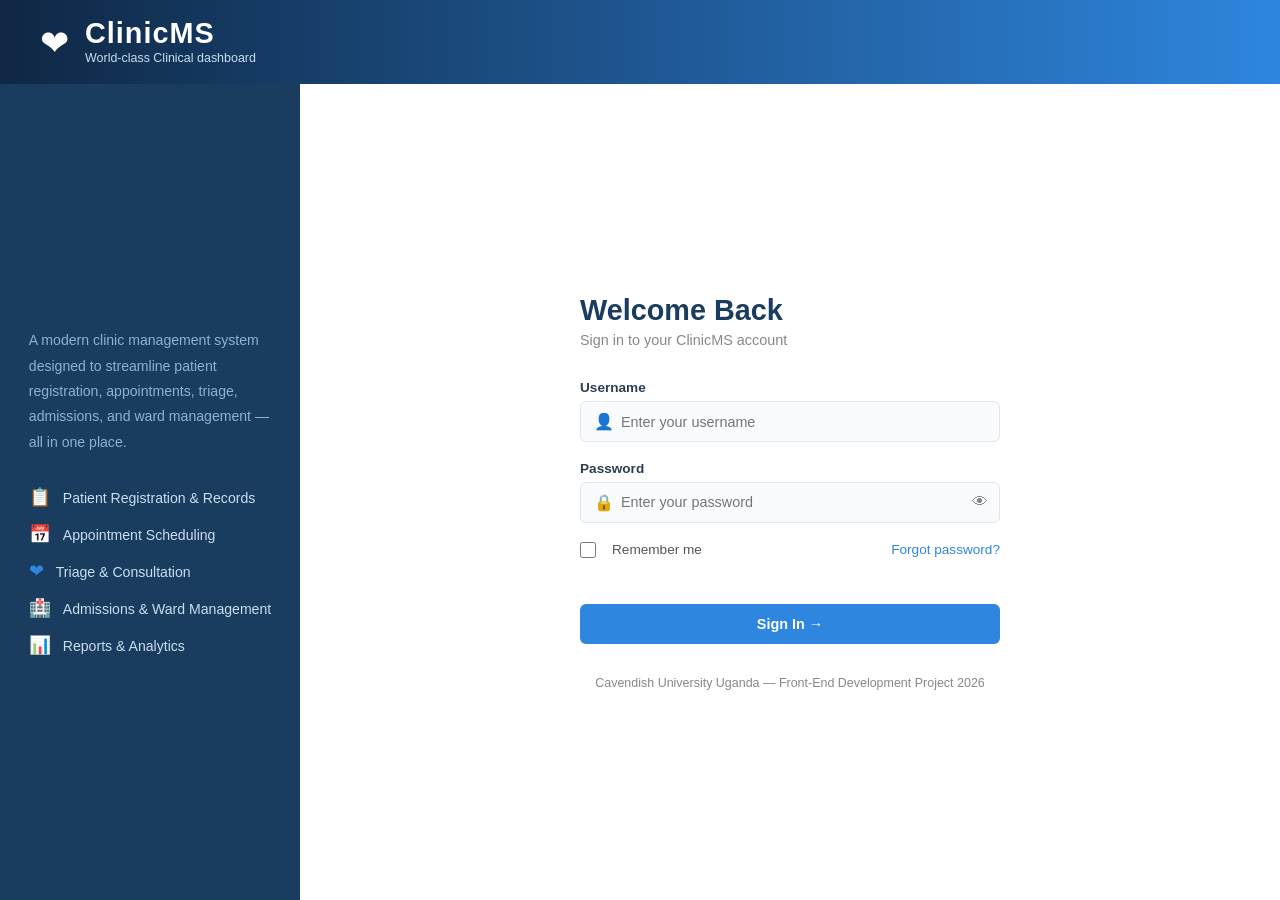
==== HTML/index.html @ 2f2a15a9 "Add login page - index.html" ====
<!DOCTYPE html>
<html lang="en">
<head>
  <meta charset="UTF-8" />
  <meta name="viewport" content="width=device-width, initial-scale=1.0" />
  <title>ClinicMS – Login</title>
  <link rel="stylesheet" href="../CSS/general.css" />
</head>
<body class="login-page">

  <!-- FULL WIDTH HEADER -->
  <header class="login-header">
    <div class="login-header-content">
      <span class="login-header-icon">&#10084;</span>
      <div>
        <h1 class="login-header-brand">ClinicMS</h1>
        <p class="login-header-sub">World-class Clinical dashboard</p>
      </div>
    </div>
    
  </header>

  <!-- BELOW HEADER: LEFT PANEL + FORM -->
  <div class="login-wrapper">

    <!-- Left Panel: Smaller -->
    <div class="login-brand-panel">
      <div class="brand-content">

        <p class="brand-description">
          A modern clinic management system designed to streamline
          patient registration, appointments, triage, admissions,
          and ward management — all in one place.
        </p>

        <ul class="brand-features">
          <li>
            <span class="feature-icon">&#128203;</span>
            Patient Registration & Records
          </li>
          <li>
            <span class="feature-icon">&#128197;</span>
            Appointment Scheduling
          </li>
          <li>
            <span class="feature-icon">&#10084;</span>
            Triage & Consultation
          </li>
          <li>
            <span class="feature-icon">&#127973;</span>
            Admissions & Ward Management
          </li>
          <li>
            <span class="feature-icon">&#128202;</span>
            Reports & Analytics
          </li>
        </ul>

      </div>
    </div>

    <!-- Right Panel: Login Form -->
    <div class="login-form-panel">
      <div class="login-form-wrapper">

        <div class="login-form-header">
          <h2 class="login-title">Welcome Back</h2>
          <p class="login-subtitle">Sign in to your ClinicMS account</p>
        </div>

        <form class="login-form" id="loginForm" action="dashboard.html">

          <div class="form-group">
            <label for="username" class="form-label">Username</label>
            <div class="input-wrapper">
              <span class="input-icon">&#128100;</span>
              <input
                type="text"
                id="username"
                name="username"
                class="form-input"
                placeholder="Enter your username"
                required
              />
            </div>
          </div>

          <div class="form-group">
            <label for="password" class="form-label">Password</label>
            <div class="input-wrapper">
              <span class="input-icon">&#128274;</span>
              <input
                type="password"
                id="password"
                name="password"
                class="form-input"
                placeholder="Enter your password"
                required
              />
              <button type="button" class="toggle-password" id="togglePassword">
                &#128065;
              </button>
            </div>
          </div>

          <div class="form-group form-group--inline">
            <label class="checkbox-label">
              <input type="checkbox" id="rememberMe" class="checkbox-input" />
              <span class="checkbox-custom"></span>
              Remember me
            </label>
            <a href="#" class="forgot-link">Forgot password?</a>
          </div>

          <div class="form-error" id="loginError"></div>

          <button type="submit" class="btn btn--primary btn--full" id="loginBtn">
            Sign In &#8594;
          </button>

        </form>

        <p class="login-footer-note">
          Cavendish University Uganda &mdash; Front-End Development Project 2026
        </p>

      </div>
    </div>

  </div>

  <script src="js/main.js"></script>
</body>
</html>
---- CSS/general.css ----
/* ═══════════════════════════════════════════════
   CLINICMS - STYLESHEET
   Author: Nassejje Racheal | 237-415
   Cavendish University Uganda 2026
════════════════════════════════════════════════ */

/* ─── CSS VARIABLES ─────────────────────────── */
:root {
  --sidebar-bg:       #1a3c5e;
  --sidebar-text:     #ffffff;
  --sidebar-hover:    #2e86de;
  --sidebar-active:   #2e86de;
  --sidebar-width:    240px;

  --accent:           #2e86de;
  --accent-dark:      #1a5fa8;
  --accent-light:     #ebf5ff;

  --main-bg:          #f4f7fb;
  --card-bg:          #ffffff;
  --topbar-bg:        #ffffff;

  --text-dark:        #2c3e50;
  --text-mid:         #555555;
  --text-light:       #888888;

  --border:           #e0e7ef;
  --shadow:           0 2px 12px rgba(0,0,0,0.08);
  --shadow-hover:     0 6px 24px rgba(46,134,222,0.15);
  --radius:           10px;
  --radius-sm:        6px;

  --red:              #e74c3c;
  --orange:           #e67e22;
  --green:            #27ae60;
  --purple:           #8e44ad;
  --teal:             #16a085;
  --yellow:           #f39c12;
  --pink:             #e91e8c;
  --gray:             #95a5a6;

  --font:             'Segoe UI', Arial, sans-serif;
  --transition:       all 0.25s ease;
}

/* ─── RESET ──────────────────────────────────── */
*, *::before, *::after {
  margin: 0;
  padding: 0;
  box-sizing: border-box;
}

html {
  font-size: 16px;
  scroll-behavior: smooth;
}

body {
  font-family: var(--font);
  color: var(--text-dark);
  background: var(--main-bg);
  min-height: 100vh;
}

a {
  text-decoration: none;
  color: inherit;
}

ul {
  list-style: none;
}

input, select, textarea, button {
  font-family: var(--font);
  font-size: 0.9rem;
}

img {
  max-width: 100%;
  display: block;
}

/* ─── SCROLLBAR ───────────────────────────────── */
::-webkit-scrollbar {
  width: 6px;
}
::-webkit-scrollbar-track {
  background: var(--main-bg);
}
::-webkit-scrollbar-thumb {
  background: var(--accent);
  border-radius: 10px;
}

/* ════════════════════════════════════════════════
   LOGIN PAGE
════════════════════════════════════════════════ */
.login-page {
  display: flex;
  flex-direction: column;
  min-height: 100vh;
  background: var(--main-bg);
}

/* ── Full Width Header ── */
.login-header {
  width: 100%;
  background: linear-gradient(90deg, #0f2744 0%, #2e86de 100%);
  padding: 1.2rem 2.5rem;
  display: flex;
  align-items: center;
  box-shadow: 0 3px 15px rgba(0,0,0,0.3);
}

.login-header-content {
  display: flex;
  align-items: center;
  gap: 1rem;
}

.login-header-icon {
  font-size: 2.2rem;
  color: #ffffff;
}

.login-header-brand {
  font-size: 1.8rem;
  font-weight: 800;
  color: #ffffff;
  letter-spacing: 1px;
  line-height: 1;
}

.login-header-sub {
  font-size: 0.78rem;
  color: #c8dff0;
  margin-top: 0.2rem;
}

/* ── Wrapper below header ── */
.login-wrapper {
  display: flex;
  flex: 1;
}

/* ── Left Panel ── */
.login-brand-panel {
  width: 300px;
  flex-shrink: 0;
  background: #1a3c5e;
  display: flex;
  align-items: center;
  justify-content: center;
  padding: 2.5rem 1.8rem;
}

.brand-content {
  max-width: 260px;
}

.brand-description {
  font-size: 0.88rem;
  color: #8ab4d4;
  line-height: 1.8;
  margin-bottom: 2rem;
}

.brand-features {
  display: flex;
  flex-direction: column;
  gap: 1rem;
}

.brand-features li {
  display: flex;
  align-items: center;
  gap: 0.75rem;
  color: #c8dff0;
  font-size: 0.88rem;
}

.feature-icon {
  font-size: 1.1rem;
  color: #2e86de;
}

/* ── Right Panel ── */
.login-form-panel {
  flex: 1;
  display: flex;
  align-items: center;
  justify-content: center;
  padding: 2.5rem;
  background: #ffffff;
}

.login-form-wrapper {
  width: 100%;
  max-width: 400px;
}

.login-form-header {
  margin-bottom: 2rem;
}

.login-title {
  font-size: 1.8rem;
  font-weight: 700;
  color: #1a3c5e;
  margin-bottom: 0.3rem;
}

.login-subtitle {
  font-size: 0.9rem;
  color: #888888;
}

.login-footer-note {
  text-align: center;
  font-size: 0.75rem;
  color: #aaaaaa;
  margin-top: 2rem;
}

/* Responsive */
@media (max-width: 768px) {
  .login-brand-panel {
    display: none;
  }
}
/* Right Panel */
.login-form-panel {
  flex: 1;
  display: flex;
  align-items: center;
  justify-content: center;
  padding: 3rem 2.5rem;
  background: #ffffff;
}

.login-form-wrapper {
  width: 100%;
  max-width: 420px;
}

.login-form-header {
  margin-bottom: 2rem;
}

.login-title {
  font-size: 1.8rem;
  font-weight: 700;
  color: var(--sidebar-bg);
  margin-bottom: 0.3rem;
}

.login-subtitle {
  font-size: 0.9rem;
  color: var(--text-light);
}

/* Form Groups */
.form-group {
  margin-bottom: 1.2rem;
}

.form-label {
  display: block;
  font-size: 0.85rem;
  font-weight: 600;
  color: var(--text-dark);
  margin-bottom: 0.4rem;
}

.input-wrapper {
  position: relative;
  display: flex;
  align-items: center;
}

.input-icon {
  position: absolute;
  left: 0.85rem;
  font-size: 1rem;
  color: var(--text-light);
  pointer-events: none;
}

.form-input {
  width: 100%;
  padding: 0.7rem 1rem 0.7rem 2.5rem;
  border: 1.5px solid var(--border);
  border-radius: var(--radius-sm);
  font-size: 0.9rem;
  color: var(--text-dark);
  background: #f9fbfd;
  transition: var(--transition);
  outline: none;
}

.form-input:focus {
  border-color: var(--accent);
  background: #ffffff;
  box-shadow: 0 0 0 3px rgba(46,134,222,0.1);
}

.form-select {
  width: 100%;
  padding: 0.7rem 1rem;
  border: 1.5px solid var(--border);
  border-radius: var(--radius-sm);
  font-size: 0.9rem;
  color: var(--text-dark);
  background: #f9fbfd;
  transition: var(--transition);
  outline: none;
  cursor: pointer;
}

.form-select:focus {
  border-color: var(--accent);
  background: #ffffff;
  box-shadow: 0 0 0 3px rgba(46,134,222,0.1);
}

.form-textarea {
  padding: 0.7rem 1rem;
  resize: vertical;
  min-height: 80px;
}

.toggle-password {
  position: absolute;
  right: 0.75rem;
  background: none;
  border: none;
  cursor: pointer;
  font-size: 1rem;
  color: var(--text-light);
  padding: 0;
}

.toggle-password:hover {
  color: var(--accent);
}

/* Inline form group (checkbox + forgot) */
.form-group--inline {
  display: flex;
  align-items: center;
  justify-content: space-between;
}

.checkbox-label {
  display: flex;
  align-items: center;
  gap: 0.5rem;
  font-size: 0.85rem;
  color: var(--text-mid);
  cursor: pointer;
}

.checkbox-input {
  width: 16px;
  height: 16px;
  accent-color: var(--accent);
  cursor: pointer;
}

.forgot-link {
  font-size: 0.85rem;
  color: var(--accent);
  font-weight: 500;
  transition: var(--transition);
}

.forgot-link:hover {
  color: var(--accent-dark);
  text-decoration: underline;
}

.form-error {
  color: var(--red);
  font-size: 0.85rem;
  margin-bottom: 0.5rem;
  min-height: 1.2rem;
}

/* Buttons */
.btn {
  display: inline-flex;
  align-items: center;
  justify-content: center;
  gap: 0.5rem;
  padding: 0.75rem 1.5rem;
  border-radius: var(--radius-sm);
  font-size: 0.9rem;
  font-weight: 600;
  cursor: pointer;
  border: none;
  transition: var(--transition);
}

.btn--primary {
  background: var(--accent);
  color: #ffffff;
}

.btn--primary:hover {
  background: var(--accent-dark);
  box-shadow: var(--shadow-hover);
  transform: translateY(-1px);
}

.btn--secondary {
  background: #f0f4f8;
  color: var(--text-mid);
  border: 1.5px solid var(--border);
}

.btn--secondary:hover {
  background: #e0e7ef;
}

.btn--full {
  width: 100%;
}

.login-footer-note {
  text-align: center;
  font-size: 0.78rem;
  color: var(--text-light);
  margin-top: 2rem;
}
/* ════════════════════════════════════════════════
   APP LAYOUT (All pages except login)
════════════════════════════════════════════════ */
.app-layout {
  display: flex;
  min-height: 100vh;
}

.main-content {
  flex: 1;
  margin-left: var(--sidebar-width);
  display: flex;
  flex-direction: column;
  min-height: 100vh;
  background: var(--main-bg);
}

/* ════════════════════════════════════════════════
   SIDEBAR
════════════════════════════════════════════════ */
.sidebar {
  width: var(--sidebar-width);
  background: var(--sidebar-bg);
  position: fixed;
  top: 0;
  left: 0;
  height: 100vh;
  display: flex;
  flex-direction: column;
  z-index: 100;
  overflow-y: auto;
  transition: var(--transition);
}

/* Sidebar Header */
.sidebar-header {
  padding: 1.2rem 1rem;
  border-bottom: 1px solid rgba(255,255,255,0.08);
}

.sidebar-logo {
  display: flex;
  align-items: center;
  gap: 0.6rem;
}

.sidebar-logo-icon {
  font-size: 1.6rem;
  color: var(--accent);
}

.sidebar-logo-text {
  display: flex;
  flex-direction: column;
}

.sidebar-brand {
  font-size: 1.1rem;
  font-weight: 800;
  color: #ffffff;
  letter-spacing: 0.5px;
}

.sidebar-brand-sub {
  font-size: 0.65rem;
  color: #7aafd4;
  font-style: italic;
}

/* Sidebar Profile */
.sidebar-profile {
  display: flex;
  align-items: center;
  gap: 0.6rem;
  padding: 1rem;
  border-bottom: 1px solid rgba(255,255,255,0.08);
  background: rgba(0,0,0,0.1);
}

.profile-avatar {
  font-size: 1.6rem;
  background: var(--accent);
  width: 38px;
  height: 38px;
  border-radius: 50%;
  display: flex;
  align-items: center;
  justify-content: center;
  flex-shrink: 0;
}

.profile-info {
  display: flex;
  flex-direction: column;
}

.profile-name {
  font-size: 0.8rem;
  font-weight: 700;
  color: #ffffff;
}

.profile-role {
  font-size: 0.7rem;
  color: #7aafd4;
}

/* Sidebar Nav */
.sidebar-nav {
  flex: 1;
  padding: 0.75rem 0;
}

.nav-list {
  display: flex;
  flex-direction: column;
  gap: 0.15rem;
}

.nav-item {
  padding: 0 0.6rem;
}

.nav-link {
  display: flex;
  align-items: center;
  gap: 0.75rem;
  padding: 0.65rem 0.85rem;
  border-radius: var(--radius-sm);
  color: #a8c8e8;
  font-size: 0.88rem;
  font-weight: 500;
  transition: var(--transition);
  cursor: pointer;
}

.nav-link:hover {
  background: rgba(46,134,222,0.2);
  color: #ffffff;
}

.nav-item.active .nav-link {
  background: var(--accent);
  color: #ffffff;
  font-weight: 600;
  box-shadow: 0 2px 8px rgba(46,134,222,0.4);
}

.nav-icon {
  font-size: 1.1rem;
  width: 20px;
  text-align: center;
  flex-shrink: 0;
}

.nav-label {
  white-space: nowrap;
}

/* Sidebar Footer */
.sidebar-footer {
  padding: 0.75rem;
  border-top: 1px solid rgba(255,255,255,0.08);
}

.nav-link--logout {
  color: #ff8a8a;
}

.nav-link--logout:hover {
  background: rgba(231,76,60,0.2);
  color: #ff6b6b;
}

/* ════════════════════════════════════════════════
   TOPBAR
════════════════════════════════════════════════ */
.topbar {
  display: flex;
  align-items: center;
  justify-content: space-between;
  padding: 0.85rem 1.5rem;
  background: var(--topbar-bg);
  border-bottom: 1px solid var(--border);
  box-shadow: var(--shadow);
  position: sticky;
  top: 0;
  z-index: 50;
}

.topbar-left {
  display: flex;
  flex-direction: column;
}

.topbar-title {
  font-size: 1.1rem;
  font-weight: 700;
  color: var(--sidebar-bg);
}

.topbar-subtitle {
  font-size: 0.75rem;
  color: var(--text-light);
}

.topbar-right {
  display: flex;
  align-items: center;
  gap: 0.6rem;
}

.topbar-btn {
  display: inline-flex;
  align-items: center;
  gap: 0.4rem;
  padding: 0.45rem 0.9rem;
  border-radius: var(--radius-sm);
  font-size: 0.8rem;
  font-weight: 600;
  color: var(--text-mid);
  background: #f0f4f8;
  border: 1.5px solid var(--border);
  transition: var(--transition);
  cursor: pointer;
}

.topbar-btn:hover {
  background: var(--accent-light);
  color: var(--accent);
  border-color: var(--accent);
}

.topbar-btn--active {
  background: var(--accent);
  color: #ffffff;
  border-color: var(--accent);
}

.topbar-btn--active:hover {
  background: var(--accent-dark);
  color: #ffffff;
}

.topbar-user {
  display: flex;
  align-items: center;
  gap: 0.4rem;
  padding: 0.45rem 0.9rem;
  border-radius: var(--radius-sm);
  font-size: 0.8rem;
  color: var(--text-mid);
  background: #f0f4f8;
  border: 1.5px solid var(--border);
}

/* ════════════════════════════════════════════════
   PAGE BODY
════════════════════════════════════════════════ */
.page-body {
  padding: 1.5rem;
  flex: 1;
  display: flex;
  flex-direction: column;
  gap: 1.5rem;
}

/* ════════════════════════════════════════════════
   PAGE BANNER
════════════════════════════════════════════════ */
.page-banner,
.dashboard-banner {
  background: linear-gradient(135deg, var(--sidebar-bg) 0%, var(--accent) 100%);
  border-radius: var(--radius);
  padding: 1.2rem 1.5rem;
  display: flex;
  align-items: center;
  justify-content: space-between;
  flex-wrap: wrap;
  gap: 1rem;
  box-shadow: var(--shadow);
}

.banner-title {
  font-size: 1.15rem;
  font-weight: 700;
  color: #ffffff;
  margin-bottom: 0.25rem;
}

.banner-subtitle {
  font-size: 0.82rem;
  color: #c8dff0;
}

.banner-badges {
  display: flex;
  align-items: center;
  gap: 0.5rem;
  flex-wrap: wrap;
}

/* Badges */
.badge {
  padding: 0.3rem 0.75rem;
  border-radius: 20px;
  font-size: 0.75rem;
  font-weight: 600;
}

.badge--blue {
  background: rgba(46,134,222,0.3);
  color: #ffffff;
  border: 1px solid rgba(255,255,255,0.2);
}

.badge--green {
  background: rgba(39,174,96,0.3);
  color: #ffffff;
  border: 1px solid rgba(255,255,255,0.2);
}

.badge--gray {
  background: rgba(255,255,255,0.15);
  color: #ffffff;
  border: 1px solid rgba(255,255,255,0.2);
}

.badge--red {
  background: rgba(231,76,60,0.3);
  color: #ffffff;
  border: 1px solid rgba(255,255,255,0.2);
}

.badge--orange {
  background: rgba(230,126,34,0.3);
  color: #ffffff;
  border: 1px solid rgba(255,255,255,0.2);
}
/* ════════════════════════════════════════════════
   DASHBOARD MODULES
════════════════════════════════════════════════ */
.modules-section {
  background: var(--card-bg);
  border-radius: var(--radius);
  padding: 1.5rem;
  box-shadow: var(--shadow);
}

.modules-header {
  margin-bottom: 1.2rem;
}

.modules-title {
  font-size: 1rem;
  font-weight: 700;
  color: var(--text-dark);
  margin-bottom: 0.2rem;
}

.modules-subtitle {
  font-size: 0.8rem;
  color: var(--text-light);
}

/* Modules Grid */
.modules-grid {
  display: grid;
  grid-template-columns: repeat(4, 1fr);
  gap: 1rem;
}

/* Module Card */
.module-card {
  display: flex;
  flex-direction: column;
  align-items: center;
  justify-content: center;
  gap: 0.6rem;
  padding: 1.2rem 0.75rem;
  border-radius: var(--radius);
  background: #f8fbff;
  border: 1.5px solid var(--border);
  cursor: pointer;
  transition: var(--transition);
  text-decoration: none;
}

.module-card:hover {
  border-color: var(--accent);
  box-shadow: var(--shadow-hover);
  transform: translateY(-3px);
  background: var(--accent-light);
}

.module-card--disabled {
  opacity: 0.45;
  cursor: not-allowed;
  pointer-events: none;
}

.module-icon {
  width: 52px;
  height: 52px;
  border-radius: 12px;
  display: flex;
  align-items: center;
  justify-content: center;
  font-size: 1.5rem;
}

.module-icon--blue   { background: #dbeafe; color: #2563eb; }
.module-icon--green  { background: #dcfce7; color: #16a34a; }
.module-icon--red    { background: #fee2e2; color: #dc2626; }
.module-icon--purple { background: #f3e8ff; color: #9333ea; }
.module-icon--orange { background: #ffedd5; color: #ea580c; }
.module-icon--teal   { background: #ccfbf1; color: #0d9488; }
.module-icon--yellow { background: #fef9c3; color: #ca8a04; }
.module-icon--gray   { background: #f3f4f6; color: #6b7280; }
.module-icon--pink   { background: #fce7f3; color: #db2777; }

.module-label {
  font-size: 0.8rem;
  font-weight: 600;
  color: var(--text-dark);
  text-align: center;
}

/* ════════════════════════════════════════════════
   STATS ROW
════════════════════════════════════════════════ */
.stats-row {
  display: grid;
  grid-template-columns: repeat(4, 1fr);
  gap: 1rem;
}

.stat-card {
  background: var(--card-bg);
  border-radius: var(--radius);
  padding: 1.1rem 1.2rem;
  display: flex;
  align-items: center;
  gap: 1rem;
  box-shadow: var(--shadow);
  border-left: 4px solid transparent;
  transition: var(--transition);
}

.stat-card:hover {
  transform: translateY(-2px);
  box-shadow: var(--shadow-hover);
}

.stat-card--blue   { border-left-color: var(--accent); }
.stat-card--green  { border-left-color: var(--green); }
.stat-card--orange { border-left-color: var(--orange); }
.stat-card--red    { border-left-color: var(--red); }

.stat-icon {
  font-size: 1.8rem;
  flex-shrink: 0;
}

.stat-info {
  display: flex;
  flex-direction: column;
}

.stat-number {
  font-size: 1.6rem;
  font-weight: 800;
  color: var(--text-dark);
  line-height: 1;
}

.stat-label {
  font-size: 0.75rem;
  color: var(--text-light);
  margin-top: 0.2rem;
}

/* ════════════════════════════════════════════════
   FORM CARD
════════════════════════════════════════════════ */
.form-card {
  background: var(--card-bg);
  border-radius: var(--radius);
  box-shadow: var(--shadow);
  overflow: hidden;
}

.form-card-header {
  padding: 1rem 1.5rem;
  border-bottom: 1px solid var(--border);
  background: var(--accent-light);
}

.form-card-title {
  font-size: 0.95rem;
  font-weight: 700;
  color: var(--sidebar-bg);
}

.registration-form {
  padding: 1.5rem;
}

/* 3 Column Grid */
.form-grid-3 {
  display: grid;
  grid-template-columns: repeat(3, 1fr);
  gap: 1.5rem;
  margin-bottom: 1.2rem;
}

.form-column {
  display: flex;
  flex-direction: column;
  gap: 0.2rem;
}

/* Override input padding for app forms (no icon) */
.registration-form .form-input,
.registration-form .form-select {
  padding: 0.65rem 0.85rem;
}

/* Form Actions */
.form-actions {
  display: flex;
  justify-content: flex-end;
  gap: 0.75rem;
  padding-top: 1rem;
  border-top: 1px solid var(--border);
}

/* ════════════════════════════════════════════════
   TABLE CARD
════════════════════════════════════════════════ */
.table-card {
  background: var(--card-bg);
  border-radius: var(--radius);
  box-shadow: var(--shadow);
  overflow: hidden;
}

.table-card-header {
  display: flex;
  align-items: center;
  justify-content: space-between;
  padding: 1rem 1.5rem;
  border-bottom: 1px solid var(--border);
  background: var(--accent-light);
}

.table-card-title {
  font-size: 0.95rem;
  font-weight: 700;
  color: var(--sidebar-bg);
}

.table-search {
  padding: 0.5rem 0.85rem;
  border: 1.5px solid var(--border);
  border-radius: var(--radius-sm);
  font-size: 0.85rem;
  outline: none;
  width: 220px;
  transition: var(--transition);
}

.table-search:focus {
  border-color: var(--accent);
  box-shadow: 0 0 0 3px rgba(46,134,222,0.1);
}

.table-wrapper {
  overflow-x: auto;
}

.data-table {
  width: 100%;
  border-collapse: collapse;
  font-size: 0.85rem;
}

.data-table thead {
  background: var(--sidebar-bg);
  color: #ffffff;
}

.data-table thead th {
  padding: 0.75rem 1rem;
  text-align: left;
  font-weight: 600;
  font-size: 0.8rem;
  white-space: nowrap;
}

.data-table tbody tr {
  border-bottom: 1px solid var(--border);
  transition: var(--transition);
}

.data-table tbody tr:hover {
  background: var(--accent-light);
}

.data-table tbody td {
  padding: 0.75rem 1rem;
  color: var(--text-dark);
  white-space: nowrap;
}

.table-empty-row td {
  text-align: center;
  color: var(--text-light);
  padding: 2rem;
  font-style: italic;
}

/* Status Badges in Tables */
.status-badge {
  padding: 0.25rem 0.65rem;
  border-radius: 20px;
  font-size: 0.75rem;
  font-weight: 600;
  display: inline-block;
}

.status-badge--green  { background: #dcfce7; color: #16a34a; }
.status-badge--red    { background: #fee2e2; color: #dc2626; }
.status-badge--orange { background: #ffedd5; color: #ea580c; }
.status-badge--blue   { background: #dbeafe; color: #2563eb; }
.status-badge--gray   { background: #f3f4f6; color: #6b7280; }

/* Action Buttons in Tables */
.action-btn {
  padding: 0.3rem 0.65rem;
  border-radius: var(--radius-sm);
  font-size: 0.75rem;
  font-weight: 600;
  cursor: pointer;
  border: none;
  transition: var(--transition);
}

.action-btn--red {
  background: #fee2e2;
  color: #dc2626;
}

.action-btn--red:hover {
  background: #dc2626;
  color: #ffffff;
}

.action-btn--blue {
  background: #dbeafe;
  color: #2563eb;
}

.action-btn--blue:hover {
  background: #2563eb;
  color: #ffffff;
}

/* ════════════════════════════════════════════════
   WARD TABS
════════════════════════════════════════════════ */
.ward-tabs {
  display: flex;
  gap: 0.5rem;
  flex-wrap: wrap;
}

.ward-tab {
  padding: 0.5rem 1rem;
  border-radius: 20px;
  font-size: 0.82rem;
  font-weight: 600;
  cursor: pointer;
  border: 1.5px solid var(--border);
  background: var(--card-bg);
  color: var(--text-mid);
  transition: var(--transition);
}

.ward-tab:hover {
  border-color: var(--accent);
  color: var(--accent);
}

.ward-tab.active {
  background: var(--accent);
  color: #ffffff;
  border-color: var(--accent);
}

/* ════════════════════════════════════════════════
   REPORTS - CHARTS
════════════════════════════════════════════════ */
.charts-row {
  display: grid;
  grid-template-columns: repeat(2, 1fr);
  gap: 1.5rem;
}

.chart-card {
  background: var(--card-bg);
  border-radius: var(--radius);
  box-shadow: var(--shadow);
  overflow: hidden;
}

.chart-card--full {
  grid-column: 1 / -1;
}

.chart-card-header {
  display: flex;
  align-items: center;
  justify-content: space-between;
  padding: 1rem 1.5rem;
  border-bottom: 1px solid var(--border);
  background: var(--accent-light);
}

.chart-title {
  font-size: 0.95rem;
  font-weight: 700;
  color: var(--sidebar-bg);
}

.chart-badge {
  padding: 0.25rem 0.65rem;
  border-radius: 20px;
  font-size: 0.75rem;
  font-weight: 600;
  background: var(--accent);
  color: #ffffff;
}

.chart-wrapper {
  padding: 1.2rem;
  height: 280px;
  position: relative;
}

.chart-wrapper--small {
  height: 260px;
}

/* ════════════════════════════════════════════════
   RESPONSIVE DESIGN
════════════════════════════════════════════════ */

/* Tablet */
@media (max-width: 1024px) {
  .modules-grid {
    grid-template-columns: repeat(3, 1fr);
  }

  .stats-row {
    grid-template-columns: repeat(2, 1fr);
  }

  .charts-row {
    grid-template-columns: 1fr;
  }

  .form-grid-3 {
    grid-template-columns: repeat(2, 1fr);
  }
}

/* Mobile */
@media (max-width: 768px) {
  :root {
    --sidebar-width: 0px;
  }

  .sidebar {
    transform: translateX(-100%);
  }

  .sidebar.open {
    transform: translateX(0);
    width: 240px;
  }

  .main-content {
    margin-left: 0;
  }

  .modules-grid {
    grid-template-columns: repeat(2, 1fr);
  }

  .stats-row {
    grid-template-columns: repeat(2, 1fr);
  }

  .form-grid-3 {
    grid-template-columns: 1fr;
  }

  .topbar {
    flex-direction: column;
    align-items: flex-start;
    gap: 0.75rem;
  }

  .topbar-right {
    flex-wrap: wrap;
  }

  .login-wrapper {
    flex-direction: column;
  }

  .login-brand-panel {
    padding: 2rem 1.5rem;
  }

  .charts-row {
    grid-template-columns: 1fr;
  }

  .table-search {
    width: 100%;
  }

  .table-card-header {
    flex-direction: column;
    align-items: flex-start;
    gap: 0.75rem;
  }
}

/* Small Mobile */
@media (max-width: 480px) {
  .modules-grid {
    grid-template-columns: repeat(2, 1fr);
  }

  .stats-row {
    grid-template-columns: 1fr;
  }

  .page-body {
    padding: 1rem;
  }

  .form-actions {
    flex-direction: column;
  }

  .btn {
    width: 100%;
  }
}
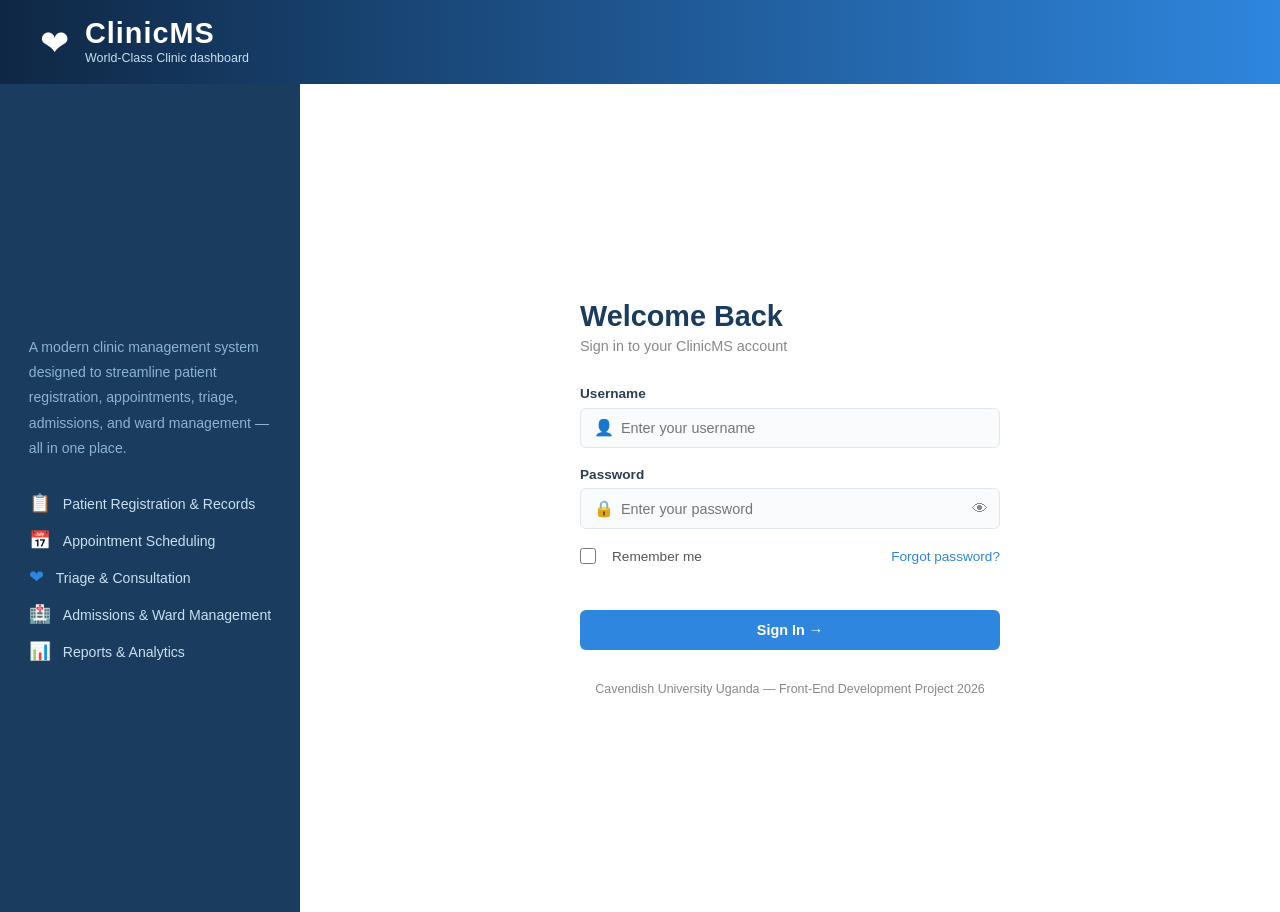
==== commit 0b4014b5: "Add all HTML pages, CSS stylesheet and JS files" ====
--- a/HTML/index.html
+++ b/HTML/index.html
@@ -14,7 +14,7 @@
       <span class="login-header-icon">&#10084;</span>
       <div>
         <h1 class="login-header-brand">ClinicMS</h1>
-        <p class="login-header-sub">World-class Clinical dashboard</p>
+        <p class="login-header-sub">World-Class Clinic dashboard</p>
       </div>
     </div>
     
@@ -129,6 +129,6 @@
 
   </div>
 
-  <script src="js/main.js"></script>
+  <script src="../JAVASCRIPT/main.js"></script>
 </body>
 </html>
--- a/CSS/general.css
+++ b/CSS/general.css
@@ -153,6 +153,7 @@
   align-items: center;
   justify-content: center;
   padding: 2.5rem 1.8rem;
+  min-height: calc(100vh - 72px);
 }
 
 .brand-content {
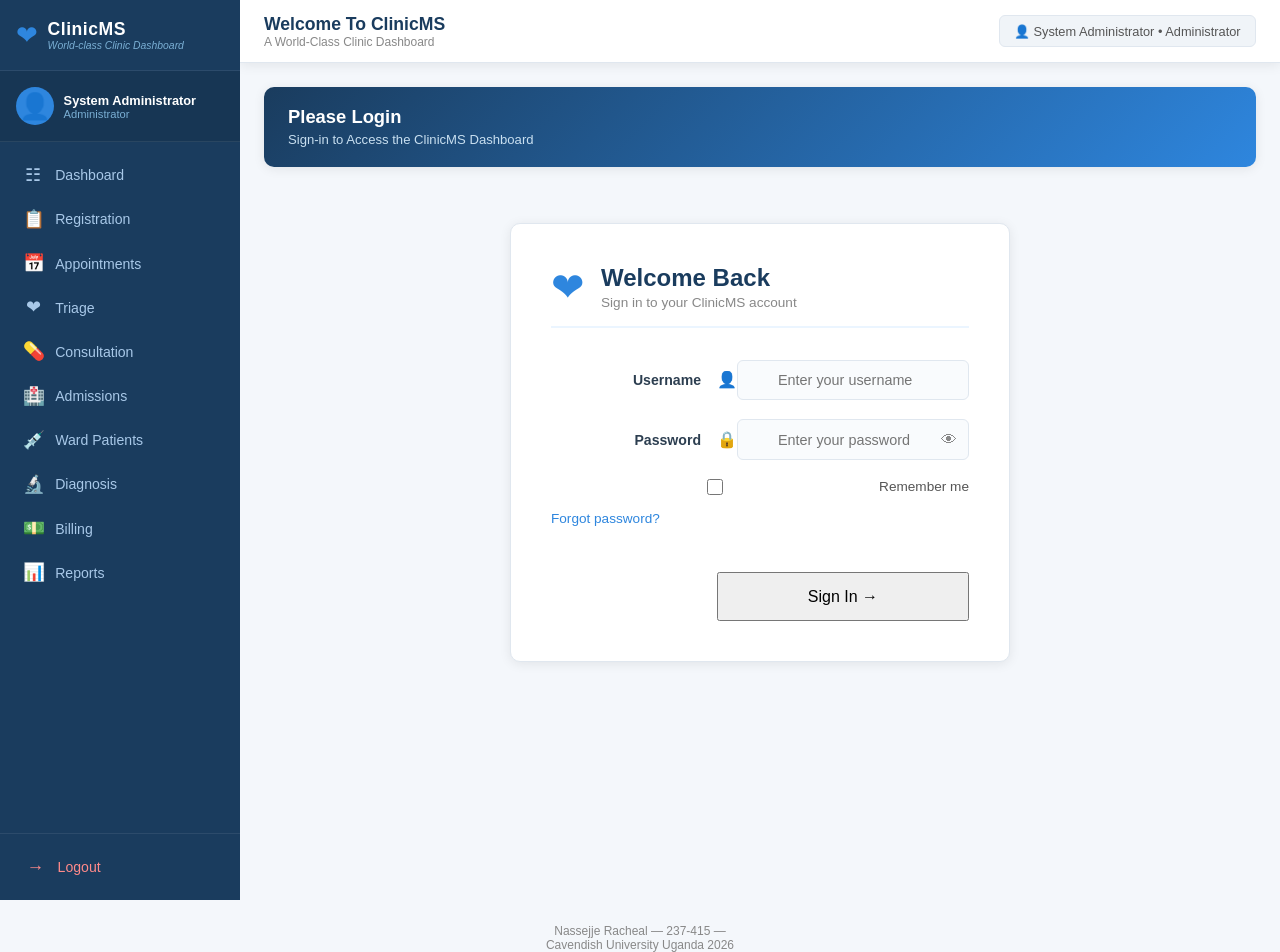
==== commit 053c01d8: "Add Javascript functionality, reports summary, billing, diagnosis and upated login layout" ====
--- a/HTML/index.html
+++ b/HTML/index.html
@@ -6,128 +6,216 @@
   <title>ClinicMS – Login</title>
   <link rel="stylesheet" href="../CSS/general.css" />
 </head>
-<body class="login-page">
-
-  <!-- FULL WIDTH HEADER -->
-  <header class="login-header">
-    <div class="login-header-content">
-      <span class="login-header-icon">&#10084;</span>
-      <div>
-        <h1 class="login-header-brand">ClinicMS</h1>
-        <p class="login-header-sub">World-Class Clinic dashboard</p>
+<body class="app-page">
+
+  <div class="app-layout">
+
+    <!-- SIDEBAR -->
+    <aside class="sidebar" id="sidebar">
+      <div class="sidebar-header">
+        <div class="sidebar-logo">
+          <span class="sidebar-logo-icon">&#10084;</span>
+          <div class="sidebar-logo-text">
+            <span class="sidebar-brand">ClinicMS</span>
+            <span class="sidebar-brand-sub">World-class Clinic Dashboard</span>
+          </div>
+        </div>
       </div>
+
+      <div class="sidebar-profile">
+        <div class="profile-avatar">&#128100;</div>
+        <div class="profile-info">
+          <span class="profile-name">System Administrator</span>
+          <span class="profile-role">Administrator</span>
+        </div>
+      </div>
+
+      <nav class="sidebar-nav">
+        <ul class="nav-list">
+          <li class="nav-item">
+            <a href="../HTML/dashboard.html" class="nav-link">
+              <span class="nav-icon">&#9783;</span>
+              <span class="nav-label">Dashboard</span>
+            </a>
+          </li>
+          <li class="nav-item">
+            <a href="../HTML/registration.html" class="nav-link">
+              <span class="nav-icon">&#128203;</span>
+              <span class="nav-label">Registration</span>
+            </a>
+          </li>
+          <li class="nav-item">
+            <a href="../HTML/appointments.html" class="nav-link">
+              <span class="nav-icon">&#128197;</span>
+              <span class="nav-label">Appointments</span>
+            </a>
+          </li>
+          <li class="nav-item">
+            <a href="../HTML/triage.html" class="nav-link">
+              <span class="nav-icon">&#10084;</span>
+              <span class="nav-label">Triage</span>
+            </a>
+          </li>
+          <li class="nav-item">
+            <a href="../HTML/consultation.html" class="nav-link">
+              <span class="nav-icon">&#128138;</span>
+              <span class="nav-label">Consultation</span>
+            </a>
+          </li>
+          <li class="nav-item">
+            <a href="../HTML/admissions.html" class="nav-link">
+              <span class="nav-icon">&#127973;</span>
+              <span class="nav-label">Admissions</span>
+            </a>
+          </li>
+          <li class="nav-item">
+            <a href="../HTML/ward-patients.html" class="nav-link">
+              <span class="nav-icon">&#128137;</span>
+              <span class="nav-label">Ward Patients</span>
+            </a>
+          </li>
+          <li class="nav-item">
+            <a href="../HTML/diagnosis.html" class="nav-link">
+              <span class="nav-icon">&#128300;</span>
+              <span class="nav-label">Diagnosis</span>
+            </a>
+          </li>
+          <li class="nav-item">
+            <a href="../HTML/billing.html" class="nav-link">
+              <span class="nav-icon">&#128181;</span>
+              <span class="nav-label">Billing</span>
+            </a>
+          </li>
+          <li class="nav-item">
+            <a href="../HTML/reports.html" class="nav-link">
+              <span class="nav-icon">&#128202;</span>
+              <span class="nav-label">Reports</span>
+            </a>
+          </li>
+        </ul>
+      </nav>
+
+      <div class="sidebar-footer">
+        <a href="#" class="nav-link nav-link--logout">
+          <span class="nav-icon">&#8594;</span>
+          <span class="nav-label">Logout</span>
+        </a>
+      </div>
+    </aside>
+
+    <!-- MAIN CONTENT -->
+    <div class="main-content">
+
+      <!-- Top Bar -->
+      <header class="topbar">
+        <div class="topbar-left">
+          <h2 class="topbar-title">Welcome To ClinicMS</h2>
+          <p class="topbar-subtitle">A World-Class Clinic Dashboard</p>
+        </div>
+        <div class="topbar-right">
+          <div class="topbar-user">
+            &#128100; System Administrator &bull; Administrator
+          </div>
+        </div>
+      </header>
+
+      <!-- Page Body -->
+      <main class="page-body">
+
+        <!-- Page Banner -->
+        <section class="page-banner">
+          <div class="banner-left">
+            <h3 class="banner-title">Please Login</h3>
+            <p class="banner-subtitle">Sign-in to Access the ClinicMS Dashboard
+            </p>
+          </div>
+        </section>
+
+        <!-- Login Form Card -->
+        <div class="login-center">
+          <div class="login-card">
+
+            <!-- Card Header -->
+            <div class="login-card-header">
+              <span class="login-card-icon">&#10084;</span>
+              <div>
+                <h2 class="login-card-title">Welcome Back</h2>
+                <p class="login-card-subtitle">
+                  Sign in to your ClinicMS account
+                </p>
+              </div>
+            </div>
+
+            <!-- Login Form -->
+            <form id="loginForm" class="login-form">
+
+              <div class="form-group">
+                <label class="form-label" for="username">Username</label>
+                <div class="input-wrapper">
+                  <span class="input-icon">&#128100;</span>
+                  <input
+                    type="text"
+                    id="username"
+                    name="username"
+                    class="form-input"
+                    placeholder="Enter your username"
+                    required
+                  />
+                </div>
+              </div>
+
+              <div class="form-group">
+                <label class="form-label" for="password">Password</label>
+                <div class="input-wrapper">
+                  <span class="input-icon">&#128274;</span>
+                  <input
+                    type="password"
+                    id="password"
+                    name="password"
+                    class="form-input"
+                    placeholder="Enter your password"
+                    required
+                  />
+                  <button
+                    type="button"
+                    class="toggle-password"
+                    id="togglePassword">
+                    &#128065;
+                  </button>
+                </div>
+              </div>
+
+              <div class="form-group form-group--inline">
+                <label class="checkbox-label">
+                  <input
+                    type="checkbox"
+                    id="rememberMe"
+                    class="checkbox-input"
+                  />
+                  Remember me
+                </label>
+                <a href="#" class="forgot-link">Forgot password?</a>
+              </div>
+
+              <div class="form-error" id="loginError"></div>
+
+              <button type="submit" class="btn btn--primary btn--full">
+                Sign In &#8594;
+              </button>
+
+            </form>
+
+          </div>
+        </div>
+
+      </main>
     </div>
-    
-  </header>
-
-  <!-- BELOW HEADER: LEFT PANEL + FORM -->
-  <div class="login-wrapper">
-
-    <!-- Left Panel: Smaller -->
-    <div class="login-brand-panel">
-      <div class="brand-content">
-
-        <p class="brand-description">
-          A modern clinic management system designed to streamline
-          patient registration, appointments, triage, admissions,
-          and ward management — all in one place.
-        </p>
-
-        <ul class="brand-features">
-          <li>
-            <span class="feature-icon">&#128203;</span>
-            Patient Registration & Records
-          </li>
-          <li>
-            <span class="feature-icon">&#128197;</span>
-            Appointment Scheduling
-          </li>
-          <li>
-            <span class="feature-icon">&#10084;</span>
-            Triage & Consultation
-          </li>
-          <li>
-            <span class="feature-icon">&#127973;</span>
-            Admissions & Ward Management
-          </li>
-          <li>
-            <span class="feature-icon">&#128202;</span>
-            Reports & Analytics
-          </li>
-        </ul>
-
-      </div>
-    </div>
-
-    <!-- Right Panel: Login Form -->
-    <div class="login-form-panel">
-      <div class="login-form-wrapper">
-
-        <div class="login-form-header">
-          <h2 class="login-title">Welcome Back</h2>
-          <p class="login-subtitle">Sign in to your ClinicMS account</p>
-        </div>
-
-        <form class="login-form" id="loginForm" action="dashboard.html">
-
-          <div class="form-group">
-            <label for="username" class="form-label">Username</label>
-            <div class="input-wrapper">
-              <span class="input-icon">&#128100;</span>
-              <input
-                type="text"
-                id="username"
-                name="username"
-                class="form-input"
-                placeholder="Enter your username"
-                required
-              />
-            </div>
-          </div>
-
-          <div class="form-group">
-            <label for="password" class="form-label">Password</label>
-            <div class="input-wrapper">
-              <span class="input-icon">&#128274;</span>
-              <input
-                type="password"
-                id="password"
-                name="password"
-                class="form-input"
-                placeholder="Enter your password"
-                required
-              />
-              <button type="button" class="toggle-password" id="togglePassword">
-                &#128065;
-              </button>
-            </div>
-          </div>
-
-          <div class="form-group form-group--inline">
-            <label class="checkbox-label">
-              <input type="checkbox" id="rememberMe" class="checkbox-input" />
-              <span class="checkbox-custom"></span>
-              Remember me
-            </label>
-            <a href="#" class="forgot-link">Forgot password?</a>
-          </div>
-
-          <div class="form-error" id="loginError"></div>
-
-          <button type="submit" class="btn btn--primary btn--full" id="loginBtn">
-            Sign In &#8594;
-          </button>
-
-        </form>
-
-        <p class="login-footer-note">
-          Cavendish University Uganda &mdash; Front-End Development Project 2026
-        </p>
-
-      </div>
-    </div>
 
   </div>
+  <p class="login-footer-note">
+              Nassejje Racheal &mdash; 237-415 &mdash;<br> 
+              Cavendish University Uganda 2026
+            </p>
 
   <script src="../JAVASCRIPT/main.js"></script>
 </body>
--- a/CSS/general.css
+++ b/CSS/general.css
@@ -1,10 +1,4 @@
-/* ═══════════════════════════════════════════════
-   CLINICMS - STYLESHEET
-   Author: Nassejje Racheal | 237-415
-   Cavendish University Uganda 2026
-════════════════════════════════════════════════ */
-
-/* ─── CSS VARIABLES ─────────────────────────── */
+/* CSS VARIABLES */
 :root {
   --sidebar-bg:       #1a3c5e;
   --sidebar-text:     #ffffff;
@@ -43,7 +37,7 @@
   --transition:       all 0.25s ease;
 }
 
-/* ─── RESET ──────────────────────────────────── */
+/* RESET */
 *, *::before, *::after {
   margin: 0;
   padding: 0;
@@ -81,7 +75,7 @@
   display: block;
 }
 
-/* ─── SCROLLBAR ───────────────────────────────── */
+/* SCROLLBAR  */
 ::-webkit-scrollbar {
   width: 6px;
 }
@@ -93,199 +87,85 @@
   border-radius: 10px;
 }
 
-/* ════════════════════════════════════════════════
-   LOGIN PAGE
-════════════════════════════════════════════════ */
-.login-page {
-  display: flex;
-  flex-direction: column;
-  min-height: 100vh;
-  background: var(--main-bg);
-}
-
-/* ── Full Width Header ── */
-.login-header {
+/* LOGIN CARD (New Layout) */
+.login-center {
+  display: flex;
+  justify-content: center;
+  align-items: center;
+  padding: 2rem;
+}
+
+.login-card {
+  background: var(--card-bg);
+  border-radius: var(--radius);
+  box-shadow: var(--shadow);
+  padding: 2.5rem;
   width: 100%;
-  background: linear-gradient(90deg, #0f2744 0%, #2e86de 100%);
-  padding: 1.2rem 2.5rem;
-  display: flex;
-  align-items: center;
-  box-shadow: 0 3px 15px rgba(0,0,0,0.3);
-}
-
-.login-header-content {
+  max-width: 500px;
+  border: 1.5px solid var(--border);
+}
+
+.login-card-header {
   display: flex;
   align-items: center;
   gap: 1rem;
-}
-
-.login-header-icon {
-  font-size: 2.2rem;
-  color: #ffffff;
-}
-
-.login-header-brand {
-  font-size: 1.8rem;
-  font-weight: 800;
-  color: #ffffff;
-  letter-spacing: 1px;
-  line-height: 1;
-}
-
-.login-header-sub {
-  font-size: 0.78rem;
-  color: #c8dff0;
-  margin-top: 0.2rem;
-}
-
-/* ── Wrapper below header ── */
-.login-wrapper {
-  display: flex;
-  flex: 1;
-}
-
-/* ── Left Panel ── */
-.login-brand-panel {
-  width: 300px;
-  flex-shrink: 0;
-  background: #1a3c5e;
-  display: flex;
-  align-items: center;
-  justify-content: center;
-  padding: 2.5rem 1.8rem;
-  min-height: calc(100vh - 72px);
-}
-
-.brand-content {
-  max-width: 260px;
-}
-
-.brand-description {
-  font-size: 0.88rem;
-  color: #8ab4d4;
-  line-height: 1.8;
   margin-bottom: 2rem;
-}
-
-.brand-features {
-  display: flex;
-  flex-direction: column;
-  gap: 1rem;
-}
-
-.brand-features li {
-  display: flex;
-  align-items: center;
-  gap: 0.75rem;
-  color: #c8dff0;
-  font-size: 0.88rem;
-}
-
-.feature-icon {
-  font-size: 1.1rem;
-  color: #2e86de;
-}
-
-/* ── Right Panel ── */
-.login-form-panel {
-  flex: 1;
-  display: flex;
-  align-items: center;
-  justify-content: center;
-  padding: 2.5rem;
-  background: #ffffff;
-}
-
-.login-form-wrapper {
-  width: 100%;
-  max-width: 400px;
-}
-
-.login-form-header {
-  margin-bottom: 2rem;
-}
-
-.login-title {
-  font-size: 1.8rem;
-  font-weight: 700;
-  color: #1a3c5e;
-  margin-bottom: 0.3rem;
-}
-
-.login-subtitle {
-  font-size: 0.9rem;
-  color: #888888;
-}
-
-.login-footer-note {
-  text-align: center;
-  font-size: 0.75rem;
-  color: #aaaaaa;
-  margin-top: 2rem;
-}
-
-/* Responsive */
-@media (max-width: 768px) {
-  .login-brand-panel {
-    display: none;
-  }
-}
-/* Right Panel */
-.login-form-panel {
-  flex: 1;
-  display: flex;
-  align-items: center;
-  justify-content: center;
-  padding: 3rem 2.5rem;
-  background: #ffffff;
-}
-
-.login-form-wrapper {
-  width: 100%;
-  max-width: 420px;
-}
-
-.login-form-header {
-  margin-bottom: 2rem;
-}
-
-.login-title {
-  font-size: 1.8rem;
+  padding-bottom: 1rem;
+  border-bottom: 2px solid var(--accent-light);
+}
+
+.login-card-icon {
+  font-size: 2.5rem;
+  color: var(--accent);
+}
+
+.login-card-title {
+  font-size: 1.5rem;
   font-weight: 700;
   color: var(--sidebar-bg);
-  margin-bottom: 0.3rem;
-}
-
-.login-subtitle {
-  font-size: 0.9rem;
+  margin-bottom: 0.2rem;
+}
+
+.login-card-subtitle {
+  font-size: 0.85rem;
   color: var(--text-light);
 }
 
-/* Form Groups */
+/* ALL FORMS - Label left, Input right */
 .form-group {
+  display: grid;
+  grid-template-columns: 150px 1fr;
+  align-items: center;
+  gap: 1rem;
   margin-bottom: 1.2rem;
 }
 
 .form-label {
-  display: block;
-  font-size: 0.85rem;
+  font-size: 0.88rem;
   font-weight: 600;
   color: var(--text-dark);
-  margin-bottom: 0.4rem;
-}
-
+  text-align: right;
+}
+
+.form-group--inline {
+  display: grid;
+  grid-template-columns: 150px 1fr;
+  align-items: center;
+  gap: 1rem;
+  margin-bottom: 1.2rem;
+}
+
+.form-group--inline .checkbox-label {
+  display: flex;
+  align-items: center;
+  justify-content: space-between;
+  font-size: 0.85rem;
+  color: var(--text-mid);
+}
 .input-wrapper {
   position: relative;
   display: flex;
   align-items: center;
-}
-
-.input-icon {
-  position: absolute;
-  left: 0.85rem;
-  font-size: 1rem;
-  color: var(--text-light);
-  pointer-events: none;
 }
 
 .form-input {
@@ -306,9 +186,9 @@
   box-shadow: 0 0 0 3px rgba(46,134,222,0.1);
 }
 
-.form-select {
+.login-form .form-input {
   width: 100%;
-  padding: 0.7rem 1rem;
+  padding: 0.7rem 1rem 0.7rem 2.5rem;
   border: 1.5px solid var(--border);
   border-radius: var(--radius-sm);
   font-size: 0.9rem;
@@ -316,19 +196,40 @@
   background: #f9fbfd;
   transition: var(--transition);
   outline: none;
-  cursor: pointer;
-}
-
-.form-select:focus {
+}
+
+.login-form .form-input:focus {
   border-color: var(--accent);
   background: #ffffff;
   box-shadow: 0 0 0 3px rgba(46,134,222,0.1);
 }
 
-.form-textarea {
-  padding: 0.7rem 1rem;
-  resize: vertical;
-  min-height: 80px;
+/* Remember me row */
+.login-form .form-group--inline {
+  display: grid;
+  grid-template-columns: 140px 1fr;
+  align-items: center;
+  gap: 1rem;
+  margin-bottom: 1.2rem;
+}
+
+.login-form .form-group--inline .checkbox-label {
+  grid-column: 2;
+  display: flex;
+  align-items: center;
+  justify-content: space-between;
+  font-size: 0.85rem;
+  color: var(--text-mid);
+}
+
+/* Sign in button row */
+.login-form .btn--full {
+  display: block;
+  width: calc(100% - 150px - 1rem);
+  margin-left: calc(150px + 1rem);
+  padding: 0.85rem;
+  font-size: 1rem;
+  margin-top: 0.5rem;
 }
 
 .toggle-password {
@@ -346,20 +247,19 @@
   color: var(--accent);
 }
 
-/* Inline form group (checkbox + forgot) */
-.form-group--inline {
-  display: flex;
-  align-items: center;
-  justify-content: space-between;
-}
-
-.checkbox-label {
-  display: flex;
-  align-items: center;
-  gap: 0.5rem;
+.form-error {
+  color: var(--red);
   font-size: 0.85rem;
-  color: var(--text-mid);
-  cursor: pointer;
+  margin-bottom: 0.5rem;
+  min-height: 1.2rem;
+  margin-left: calc(140px + 1rem);
+}
+
+.login-footer-note {
+  text-align: center;
+  font-size: 0.75rem;
+  color: var(--text-light);
+  margin-top: 1.5rem;
 }
 
 .checkbox-input {
@@ -367,76 +267,19 @@
   height: 16px;
   accent-color: var(--accent);
   cursor: pointer;
+  margin-right: 0.4rem;
 }
 
 .forgot-link {
   font-size: 0.85rem;
   color: var(--accent);
   font-weight: 500;
-  transition: var(--transition);
 }
 
 .forgot-link:hover {
-  color: var(--accent-dark);
   text-decoration: underline;
 }
-
-.form-error {
-  color: var(--red);
-  font-size: 0.85rem;
-  margin-bottom: 0.5rem;
-  min-height: 1.2rem;
-}
-
-/* Buttons */
-.btn {
-  display: inline-flex;
-  align-items: center;
-  justify-content: center;
-  gap: 0.5rem;
-  padding: 0.75rem 1.5rem;
-  border-radius: var(--radius-sm);
-  font-size: 0.9rem;
-  font-weight: 600;
-  cursor: pointer;
-  border: none;
-  transition: var(--transition);
-}
-
-.btn--primary {
-  background: var(--accent);
-  color: #ffffff;
-}
-
-.btn--primary:hover {
-  background: var(--accent-dark);
-  box-shadow: var(--shadow-hover);
-  transform: translateY(-1px);
-}
-
-.btn--secondary {
-  background: #f0f4f8;
-  color: var(--text-mid);
-  border: 1.5px solid var(--border);
-}
-
-.btn--secondary:hover {
-  background: #e0e7ef;
-}
-
-.btn--full {
-  width: 100%;
-}
-
-.login-footer-note {
-  text-align: center;
-  font-size: 0.78rem;
-  color: var(--text-light);
-  margin-top: 2rem;
-}
-/* ════════════════════════════════════════════════
-   APP LAYOUT (All pages except login)
-════════════════════════════════════════════════ */
+/* APP LAYOUT (All pages except login) */
 .app-layout {
   display: flex;
   min-height: 100vh;
@@ -451,9 +294,7 @@
   background: var(--main-bg);
 }
 
-/* ════════════════════════════════════════════════
-   SIDEBAR
-════════════════════════════════════════════════ */
+/*  SIDEBAR */
 .sidebar {
   width: var(--sidebar-width);
   background: var(--sidebar-bg);
@@ -608,9 +449,7 @@
   color: #ff6b6b;
 }
 
-/* ════════════════════════════════════════════════
-   TOPBAR
-════════════════════════════════════════════════ */
+/* TOPBAR */
 .topbar {
   display: flex;
   align-items: center;
@@ -690,9 +529,7 @@
   border: 1.5px solid var(--border);
 }
 
-/* ════════════════════════════════════════════════
-   PAGE BODY
-════════════════════════════════════════════════ */
+/*  PAGE BODY */
 .page-body {
   padding: 1.5rem;
   flex: 1;
@@ -701,9 +538,7 @@
   gap: 1.5rem;
 }
 
-/* ════════════════════════════════════════════════
-   PAGE BANNER
-════════════════════════════════════════════════ */
+/*  PAGE BANNER */
 .page-banner,
 .dashboard-banner {
   background: linear-gradient(135deg, var(--sidebar-bg) 0%, var(--accent) 100%);
@@ -773,9 +608,7 @@
   color: #ffffff;
   border: 1px solid rgba(255,255,255,0.2);
 }
-/* ════════════════════════════════════════════════
-   DASHBOARD MODULES
-════════════════════════════════════════════════ */
+/* DASHBOARD MODULES */
 .modules-section {
   background: var(--card-bg);
   border-radius: var(--radius);
@@ -862,9 +695,7 @@
   text-align: center;
 }
 
-/* ════════════════════════════════════════════════
-   STATS ROW
-════════════════════════════════════════════════ */
+/* STATS ROW */
 .stats-row {
   display: grid;
   grid-template-columns: repeat(4, 1fr);
@@ -916,9 +747,7 @@
   margin-top: 0.2rem;
 }
 
-/* ════════════════════════════════════════════════
-   FORM CARD
-════════════════════════════════════════════════ */
+/* FORM CARD */
 .form-card {
   background: var(--card-bg);
   border-radius: var(--radius);
@@ -971,9 +800,8 @@
   border-top: 1px solid var(--border);
 }
 
-/* ════════════════════════════════════════════════
-   TABLE CARD
-════════════════════════════════════════════════ */
+
+  /*  TABLE CARD */
 .table-card {
   background: var(--card-bg);
   border-radius: var(--radius);
@@ -1102,9 +930,8 @@
   color: #ffffff;
 }
 
-/* ════════════════════════════════════════════════
-   WARD TABS
-════════════════════════════════════════════════ */
+ 
+  /* WARD TABS */
 .ward-tabs {
   display: flex;
   gap: 0.5rem;
@@ -1134,9 +961,8 @@
   border-color: var(--accent);
 }
 
-/* ════════════════════════════════════════════════
-   REPORTS - CHARTS
-════════════════════════════════════════════════ */
+ 
+  /* REPORTS - CHARTS */
 .charts-row {
   display: grid;
   grid-template-columns: repeat(2, 1fr);
@@ -1188,9 +1014,8 @@
   height: 260px;
 }
 
-/* ════════════════════════════════════════════════
-   RESPONSIVE DESIGN
-════════════════════════════════════════════════ */
+ 
+  /* RESPONSIVE DESIGN */
 
 /* Tablet */
 @media (max-width: 1024px) {
@@ -1296,4 +1121,256 @@
   .btn {
     width: 100%;
   }
+}
+
+ 
+  /* REPORT SUMMARY SECTION */
+.report-summary {
+  background: var(--card-bg);
+  border-radius: var(--radius);
+  box-shadow: var(--shadow);
+  overflow: hidden;
+  margin-top: 1.5rem;
+}
+
+.report-summary-header {
+  background: linear-gradient(135deg, var(--sidebar-bg) 0%, var(--accent) 100%);
+  padding: 1.2rem 1.5rem;
+  display: flex;
+  align-items: center;
+  justify-content: space-between;
+}
+
+.report-summary-title {
+  font-size: 1.1rem;
+  font-weight: 700;
+  color: #ffffff;
+}
+
+.report-summary-sub {
+  font-size: 0.8rem;
+  color: #c8dff0;
+}
+
+/* Row 1 - Key Stats */
+.summary-stats-row {
+  display: grid;
+  grid-template-columns: repeat(4, 1fr);
+  gap: 0;
+  border-bottom: 1px solid var(--border);
+}
+
+.summary-stat-card {
+  display: flex;
+  align-items: center;
+  gap: 1rem;
+  padding: 1.2rem 1.5rem;
+  border-right: 1px solid var(--border);
+  border-left: 4px solid transparent;
+  transition: var(--transition);
+}
+
+.summary-stat-card:last-child {
+  border-right: none;
+}
+
+.summary-stat-card:hover {
+  background: var(--accent-light);
+}
+
+.summary-stat-card--blue   { border-left-color: var(--accent); }
+.summary-stat-card--green  { border-left-color: var(--green); }
+.summary-stat-card--orange { border-left-color: var(--orange); }
+.summary-stat-card--red    { border-left-color: var(--red); }
+
+.summary-stat-icon {
+  font-size: 2rem;
+  flex-shrink: 0;
+}
+
+.summary-stat-info {
+  display: flex;
+  flex-direction: column;
+}
+
+.summary-stat-number {
+  font-size: 1.8rem;
+  font-weight: 800;
+  color: var(--text-dark);
+  line-height: 1;
+}
+
+.summary-stat-label {
+  font-size: 0.78rem;
+  color: var(--text-light);
+  margin-top: 0.2rem;
+}
+
+.summary-stat-sub {
+  font-size: 0.72rem;
+  color: var(--accent);
+  margin-top: 0.2rem;
+  font-weight: 600;
+}
+
+/* Row 2 - Details */
+.summary-details-row {
+  display: grid;
+  grid-template-columns: repeat(3, 1fr);
+  gap: 0;
+  border-bottom: 1px solid var(--border);
+}
+
+.summary-detail-card {
+  border-right: 1px solid var(--border);
+}
+
+.summary-detail-card:last-child {
+  border-right: none;
+}
+
+.summary-detail-header {
+  padding: 0.85rem 1.2rem;
+  font-size: 0.88rem;
+  font-weight: 700;
+  color: var(--sidebar-bg);
+  background: var(--accent-light);
+  border-bottom: 1px solid var(--border);
+  display: flex;
+  align-items: center;
+  gap: 0.5rem;
+}
+
+.summary-detail-body {
+  padding: 1rem 1.2rem;
+  display: flex;
+  flex-direction: column;
+  gap: 0.6rem;
+}
+
+.summary-detail-row {
+  display: flex;
+  justify-content: space-between;
+  align-items: center;
+  font-size: 0.85rem;
+}
+
+.summary-detail-label {
+  color: var(--text-mid);
+}
+
+.summary-detail-value {
+  font-weight: 700;
+  font-size: 0.88rem;
+}
+
+.summary-detail-value--green  { color: var(--green); }
+.summary-detail-value--red    { color: var(--red); }
+.summary-detail-value--orange { color: var(--orange); }
+.summary-detail-value--blue   { color: var(--accent); }
+
+.summary-detail-divider {
+  height: 1px;
+  background: var(--border);
+  margin: 0.3rem 0;
+}
+
+.summary-empty {
+  font-size: 0.82rem;
+  color: var(--text-light);
+  font-style: italic;
+  text-align: center;
+  padding: 1rem 0;
+}
+
+/* Disease & Age list items */
+.summary-list-item {
+  display: flex;
+  justify-content: space-between;
+  align-items: center;
+  font-size: 0.82rem;
+  padding: 0.3rem 0;
+  border-bottom: 1px solid var(--border);
+}
+
+.summary-list-item:last-child {
+  border-bottom: none;
+}
+
+.summary-list-rank {
+  font-weight: 700;
+  color: var(--accent);
+  width: 20px;
+}
+
+.summary-list-name {
+  flex: 1;
+  color: var(--text-dark);
+  margin-left: 0.5rem;
+}
+
+.summary-list-count {
+  font-weight: 700;
+  color: var(--text-mid);
+  font-size: 0.8rem;
+}
+
+/* Row 3 - Triage Summary */
+.summary-triage-row {
+  display: grid;
+  grid-template-columns: repeat(5, 1fr);
+  gap: 0;
+  border-bottom: 1px solid var(--border);
+}
+
+.summary-triage-card {
+  display: flex;
+  align-items: center;
+  gap: 0.75rem;
+  padding: 1rem 1.2rem;
+  border-right: 1px solid var(--border);
+  border-top: 3px solid transparent;
+}
+
+.summary-triage-card:last-child {
+  border-right: none;
+}
+
+.summary-triage-card--red    { border-top-color: var(--red); }
+.summary-triage-card--orange { border-top-color: var(--orange); }
+.summary-triage-card--green  { border-top-color: var(--green); }
+.summary-triage-card--purple { border-top-color: var(--purple); }
+.summary-triage-card--blue   { border-top-color: var(--accent); }
+
+.summary-triage-icon {
+  font-size: 1.5rem;
+}
+
+.summary-triage-info {
+  display: flex;
+  flex-direction: column;
+}
+
+.summary-triage-number {
+  font-size: 1.4rem;
+  font-weight: 800;
+  color: var(--text-dark);
+  line-height: 1;
+}
+
+.summary-triage-label {
+  font-size: 0.72rem;
+  color: var(--text-light);
+  margin-top: 0.2rem;
+}
+
+/* Footer */
+.summary-footer {
+  display: flex;
+  justify-content: space-between;
+  align-items: center;
+  padding: 0.85rem 1.5rem;
+  background: var(--accent-light);
+  font-size: 0.78rem;
+  color: var(--text-light);
 }
